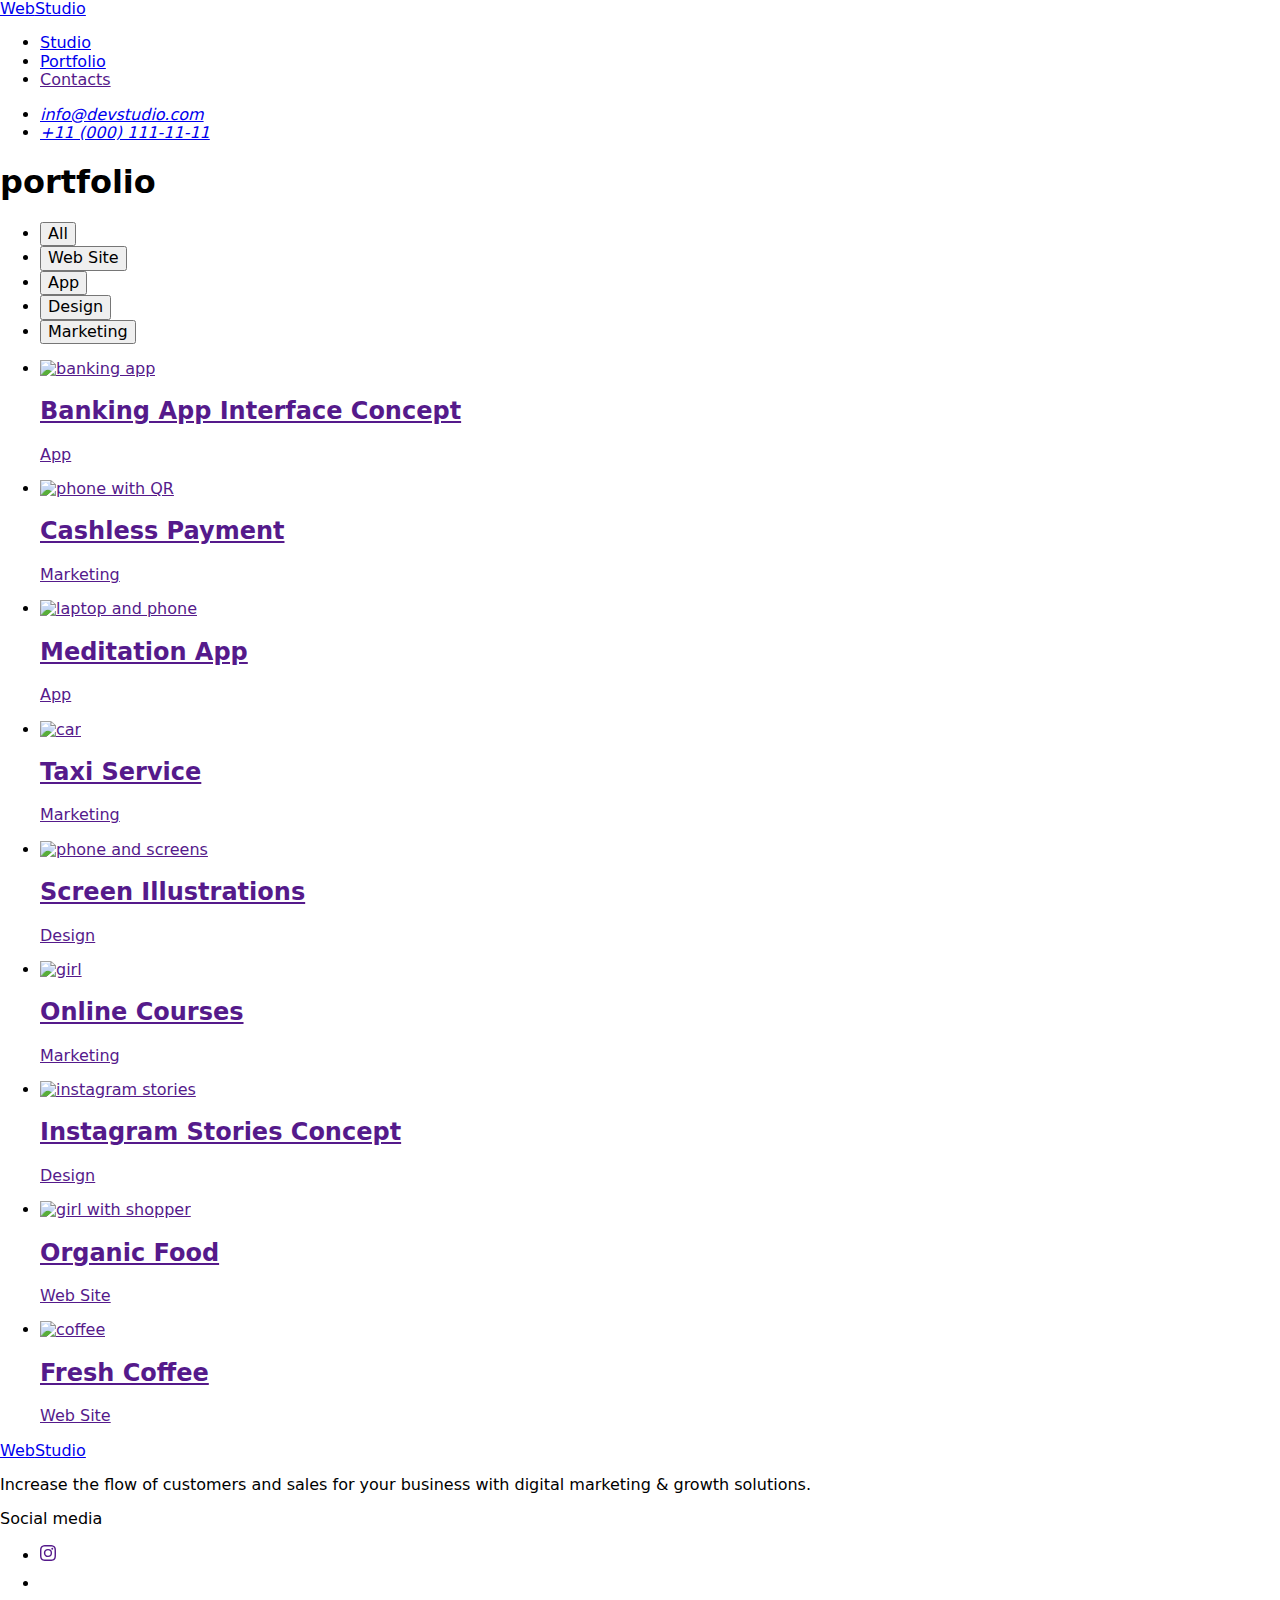
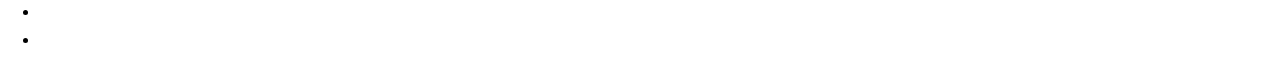
==== portfolio.html @ 3a1e7518 "aasd" ====
<!DOCTYPE html>
<html lang="en">
  <head>
    <meta charset="UTF-8" />
    <meta http-equiv="X-UA-Compatible" content="IE=edge" />
    <meta name="viewport" content="width=device-width, initial-scale=1.0" />
    <title>WebStudio</title>
    <link rel="preconnect" href="https://fonts.googleapis.com" />
    <link rel="preconnect" href="https://fonts.gstatic.com" crossorigin />
    <link
      href="https://fonts.googleapis.com/css2?family=Raleway:wght@800&family=Roboto:wght@400;500;700;900&display=swap"
      rel="stylesheet"
    />
    <link
      href="
https://cdn.jsdelivr.net/npm/modern-normalize@1.1.0/modern-normalize.min.css"
      rel="stylesheet"
    />
    <link rel="stylesheet" href="./style.css" />
  </head>
  <body>
    <header class="page-header">
      <div class="container header-container">
        <nav class="page-nav">
          <a class="logo link" href="./index.html"
            >Web<span class="light-them-part">Studio</span></a
          >
          <ul class="menu list">
            <li class="menu-item">
              <a class="menu-link link" href="./index.html">Studio</a>
            </li>
            <li class="menu-item">
              <a class="menu-link link" href="./portfolio.html">Portfolio</a>
            </li>
            <li class="menu-item">
              <a class="menu-link link" href="">Contacts</a>
            </li>
          </ul>
        </nav>
        <address class="contacts">
          <ul class="contacts-nav list">
            <li class="contacts-item">
              <a
                class="contact-link contact-link-mail link"
                href="mailto:info@devstudio.com"
                >info@devstudio.com</a
              >
            </li>
            <li class="contacts-item">
              <a class="contact-link link" href="tel:+110001111111"
                >+11 (000) 111-11-11</a
              >
            </li>
          </ul>
        </address>
      </div>
    </header>
    <main>
      <section class="section portfolio-section">
        <div class="container">
          <h1 class="visually-hidden">portfolio</h1>
          <ul class="list btn-list">
            <li>
              <button class="filter-btn" type="button">All</button>
            </li>
            <li>
              <button class="filter-btn" type="button">Web Site</button>
            </li>
            <li>
              <button class="filter-btn" type="button">App</button>
            </li>
            <li>
              <button class="filter-btn" type="button">Design</button>
            </li>
            <li>
              <button class="filter-btn" type="button">Marketing</button>
            </li>
          </ul>
          <ul class="list portfolio-list">
            <li class="list-card-item portfolio-item">
              <a class="link portfolio-link" href="">
                <img
                  class="image"
                  src="./banking-app.jpg"
                  alt="banking app"
                  width="360"
                />
                <div class="portfolio-card-content">
                  <h2 class="subtitle portfolio-subtitle">
                    Banking App Interface Concept
                  </h2>
                  <p class="text portfolio-text">App</p>
                </div>
              </a>
            </li>
            <li class="list-card-item portfolio-item">
              <a class="link portfolio-link" href="">
                <img
                  class="image"
                  src="./cashless-payment.jpg"
                  alt="phone with QR"
                  width="360"
                />
                <div class="portfolio-card-content">
                  <h2 class="subtitle portfolio-subtitle">Cashless Payment</h2>
                  <p class="text portfolio-text">Marketing</p>
                </div>
              </a>
            </li>
            <li class="list-card-item portfolio-item">
              <a class="link portfolio-link" href="">
                <img
                  class="image"
                  src="./meditation-app.jpg"
                  alt="laptop and phone"
                  width="360"
                />
                <div class="portfolio-card-content">
                  <h2 class="subtitle portfolio-subtitle">Meditation App</h2>
                  <p class="text portfolio-text">App</p>
                </div>
              </a>
            </li>
            <li class="list-card-item portfolio-item">
              <a class="link portfolio-link" href="">
                <img
                  class="image"
                  src="./taxi-service.jpg"
                  alt="car"
                  width="360"
                />
                <div class="portfolio-card-content">
                  <h2 class="subtitle portfolio-subtitle">Taxi Service</h2>
                  <p class="text portfolio-text">Marketing</p>
                </div>
              </a>
            </li>
            <li class="list-card-item portfolio-item">
              <a class="link portfolio-link" href="">
                <img
                  class="image"
                  src="./screen-illustrations.jpg"
                  alt="phone and screens"
                  width="360"
                />
                <div class="portfolio-card-content">
                  <h2 class="subtitle portfolio-subtitle">
                    Screen Illustrations
                  </h2>
                  <p class="text portfolio-text">Design</p>
                </div>
              </a>
            </li>
            <li class="list-card-item portfolio-item">
              <a class="link portfolio-link" href="">
                <img
                  class="image"
                  src="./online-courses.jpg"
                  alt="girl"
                  width="360"
                />
                <div class="portfolio-card-content">
                  <h2 class="subtitle portfolio-subtitle">Online Courses</h2>
                  <p class="text portfolio-text">Marketing</p>
                </div>
              </a>
            </li>
            <li class="list-card-item portfolio-item">
              <a class="link portfolio-link" href="">
                <img
                  class="image"
                  src="./instagram-stories-concept.jpg"
                  alt="instagram stories"
                  width="360"
                />
                <div class="portfolio-card-content">
                  <h2 class="subtitle portfolio-subtitle">
                    Instagram Stories Concept
                  </h2>
                  <p class="text portfolio-text">Design</p>
                </div>
              </a>
            </li>
            <li class="list-card-item portfolio-item">
              <a class="link portfolio-link" href="">
                <img
                  class="image"
                  src="./organic-food.jpg"
                  alt="girl with shopper"
                  width="360"
                />
                <div class="portfolio-card-content">
                  <h2 class="subtitle portfolio-subtitle">Organic Food</h2>
                  <p class="text portfolio-text">Web Site</p>
                </div>
              </a>
            </li>
            <li class="list-card-item portfolio-item">
              <a class="link portfolio-link" href="">
                <img
                  class="image"
                  src="./fresh-coffee.jpg"
                  alt="coffee"
                  width="360"
                />
                <div class="portfolio-card-content">
                  <h2 class="subtitle portfolio-subtitle">Fresh Coffee</h2>
                  <p class="text portfolio-text">Web Site</p>
                </div>
              </a>
            </li>
          </ul>
        </div>
      </section>
    </main>
    <footer class="footer">
      <div class="container footer-container">
        <div class="footer-desc">
          <a class="footer-logo logo link" href="./index.html"
            >Web<span class="dark-theme-part">Studio</span></a
          >
          <p class="text-footer">
            Increase the flow of customers and sales for your business with
            digital marketing & growth solutions.
          </p>
        </div>
        <div class="footer-social">
       <p class="footer-subtitle">Social media</p>
          <ul class="footer-social-list list">
            <li class="footer-social-item">
              <a
                class="footer-social-link link"
                href=""
                target="_blank"
                rel="noopener noreferrer">
                <svg xmlns="http://www.w3.org/2000/svg" width="16" height="16" fill="currentColor" class="bi bi-instagram" viewBox="0 0 16 16"> <path d="M8 0C5.829 0 5.556.01 4.703.048 3.85.088 3.269.222 2.76.42a3.917 3.917 0 0 0-1.417.923A3.927 3.927 0 0 0 .42 2.76C.222 3.268.087 3.85.048 4.7.01 5.555 0 5.827 0 8.001c0 2.172.01 2.444.048 3.297.04.852.174 1.433.372 1.942.205.526.478.972.923 1.417.444.445.89.719 1.416.923.51.198 1.09.333 1.942.372C5.555 15.99 5.827 16 8 16s2.444-.01 3.298-.048c.851-.04 1.434-.174 1.943-.372a3.916 3.916 0 0 0 1.416-.923c.445-.445.718-.891.923-1.417.197-.509.332-1.09.372-1.942C15.99 10.445 16 10.173 16 8s-.01-2.445-.048-3.299c-.04-.851-.175-1.433-.372-1.941a3.926 3.926 0 0 0-.923-1.417A3.911 3.911 0 0 0 13.24.42c-.51-.198-1.092-.333-1.943-.372C10.443.01 10.172 0 7.998 0h.003zm-.717 1.442h.718c2.136 0 2.389.007 3.232.046.78.035 1.204.166 1.486.275.373.145.64.319.92.599.28.28.453.546.598.92.11.281.24.705.275 1.485.039.843.047 1.096.047 3.231s-.008 2.389-.047 3.232c-.035.78-.166 1.203-.275 1.485a2.47 2.47 0 0 1-.599.919c-.28.28-.546.453-.92.598-.28.11-.704.24-1.485.276-.843.038-1.096.047-3.232.047s-2.39-.009-3.233-.047c-.78-.036-1.203-.166-1.485-.276a2.478 2.478 0 0 1-.92-.598 2.48 2.48 0 0 1-.6-.92c-.109-.281-.24-.705-.275-1.485-.038-.843-.046-1.096-.046-3.233 0-2.136.008-2.388.046-3.231.036-.78.166-1.204.276-1.486.145-.373.319-.64.599-.92.28-.28.546-.453.92-.598.282-.11.705-.24 1.485-.276.738-.034 1.024-.044 2.515-.045v.002zm4.988 1.328a.96.96 0 1 0 0 1.92.96.96 0 0 0 0-1.92zm-4.27 1.122a4.109 4.109 0 1 0 0 8.217 4.109 4.109 0 0 0 0-8.217zm0 1.441a2.667 2.667 0 1 1 0 5.334 2.667 2.667 0 0 1 0-5.334z"/> </svg>
                </svg>
              </a>
            </li>
            <li class="footer-social-item">
              <a
                class="footer-social-link link"
                href=""
                target="_blank"
                rel="noopener noreferrer"
              >
                <svg class="footer-social-icon" width="24" height="24">
                  <use href="./images/icons.svg#twitter"></use>
                </svg>
              </a>
            </li>
            <li class="footer-social-item">
              <a
                class="footer-social-link link"
                href=""
                target="_blank"
                rel="noopener noreferrer"
              >
                <svg class="footer-social-icon" width="24" height="24">
                  <use href="./images/icons.svg#facebook"></use>
                </svg>
              </a>
            </li>
            <li class="footer-social-item">
              <a
                class="footer-social-link link"
                href=""
                target="_blank"
                rel="noopener noreferrer"
              >
                <svg class="footer-social-icon" width="24" height="24">
                  <use href="./images/icons.svg#linkedin"></use>
                </svg>
              </a>
            </li>
          </ul>
        </div>
      </div>
    </footer>
  </body>
</html>
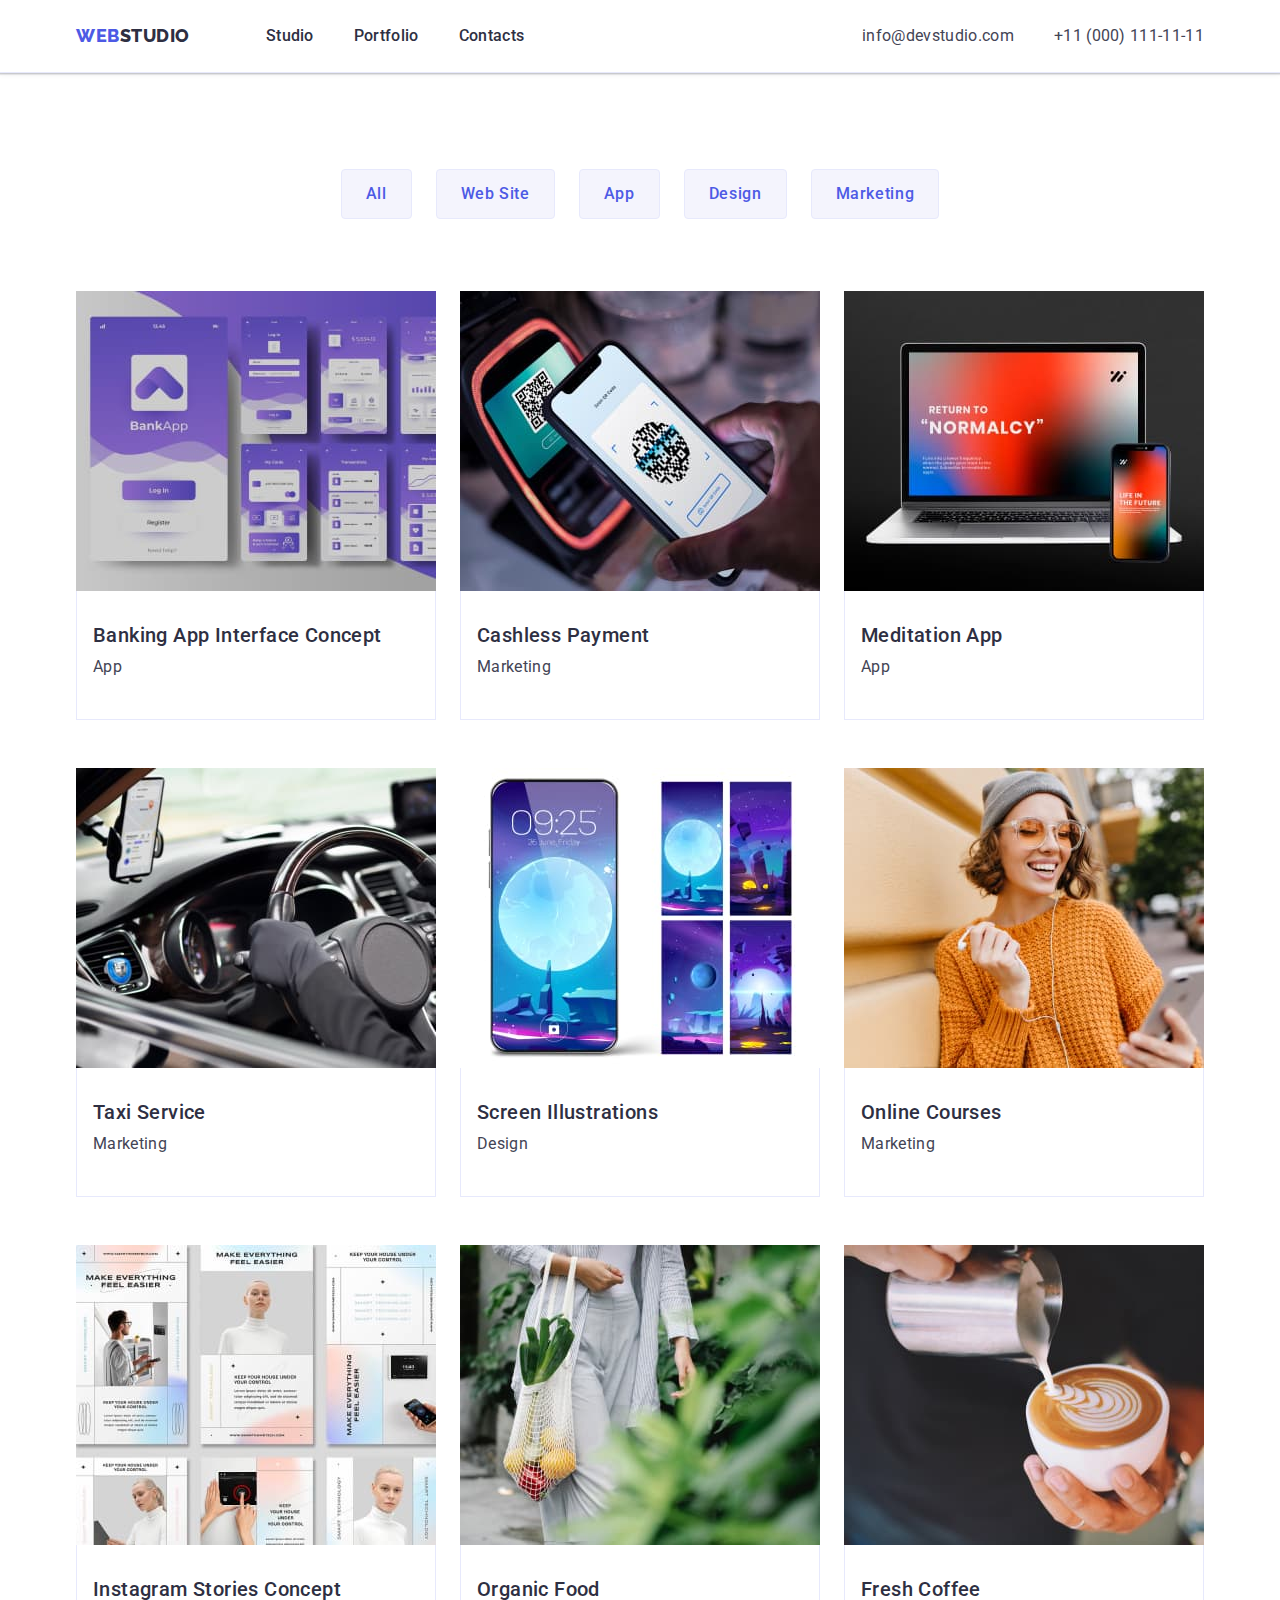
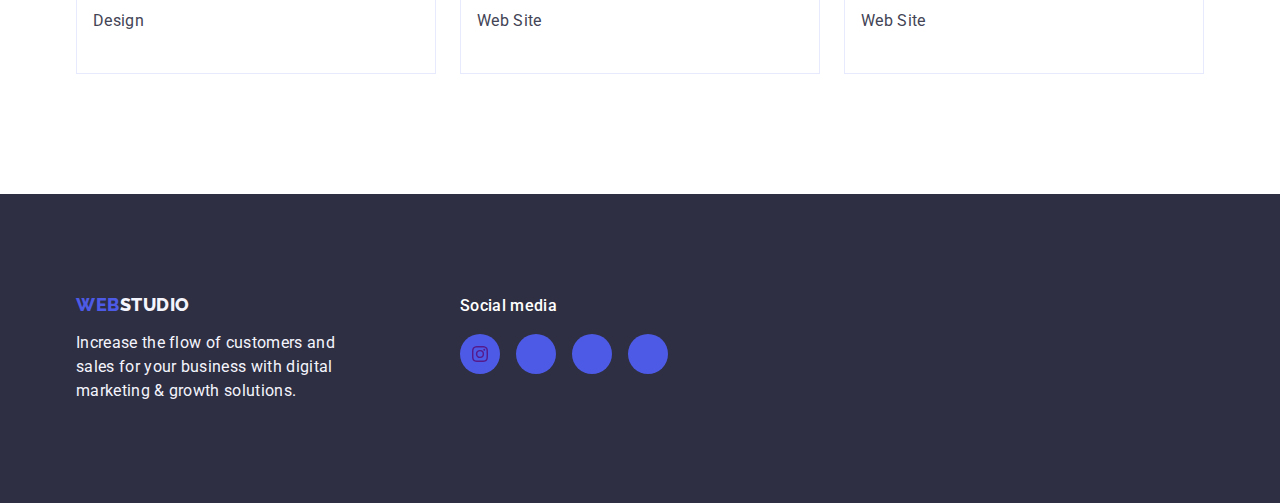
==== commit 44416fea: "asd" ====
--- a/portfolio.html
+++ b/portfolio.html
@@ -81,7 +81,7 @@
               <a class="link portfolio-link" href="">
                 <img
                   class="image"
-                  src="./banking-app.jpg"
+                  src="./images/banking-app.jpg"
                   alt="banking app"
                   width="360"
                 />
@@ -97,7 +97,7 @@
               <a class="link portfolio-link" href="">
                 <img
                   class="image"
-                  src="./cashless-payment.jpg"
+                  src="./images/cashless-payment.jpg"
                   alt="phone with QR"
                   width="360"
                 />
@@ -111,7 +111,7 @@
               <a class="link portfolio-link" href="">
                 <img
                   class="image"
-                  src="./meditation-app.jpg"
+                  src="./images/meditation-app.jpg"
                   alt="laptop and phone"
                   width="360"
                 />
@@ -125,7 +125,7 @@
               <a class="link portfolio-link" href="">
                 <img
                   class="image"
-                  src="./taxi-service.jpg"
+                  src="./images/taxi-service.jpg"
                   alt="car"
                   width="360"
                 />
@@ -139,7 +139,7 @@
               <a class="link portfolio-link" href="">
                 <img
                   class="image"
-                  src="./screen-illustrations.jpg"
+                  src="./images/screen-illustrations.jpg"
                   alt="phone and screens"
                   width="360"
                 />
@@ -155,7 +155,7 @@
               <a class="link portfolio-link" href="">
                 <img
                   class="image"
-                  src="./online-courses.jpg"
+                  src="./images/online-courses.jpg"
                   alt="girl"
                   width="360"
                 />
@@ -169,7 +169,7 @@
               <a class="link portfolio-link" href="">
                 <img
                   class="image"
-                  src="./instagram-stories-concept.jpg"
+                  src="./images/instagram-stories-concept.jpg"
                   alt="instagram stories"
                   width="360"
                 />
@@ -185,7 +185,7 @@
               <a class="link portfolio-link" href="">
                 <img
                   class="image"
-                  src="./organic-food.jpg"
+                  src="./images/organic-food.jpg"
                   alt="girl with shopper"
                   width="360"
                 />
@@ -199,7 +199,7 @@
               <a class="link portfolio-link" href="">
                 <img
                   class="image"
-                  src="./fresh-coffee.jpg"
+                  src="./images/fresh-coffee.jpg"
                   alt="coffee"
                   width="360"
                 />
@@ -234,6 +234,7 @@
                 target="_blank"
                 rel="noopener noreferrer">
                 <svg xmlns="http://www.w3.org/2000/svg" width="16" height="16" fill="currentColor" class="bi bi-instagram" viewBox="0 0 16 16"> <path d="M8 0C5.829 0 5.556.01 4.703.048 3.85.088 3.269.222 2.76.42a3.917 3.917 0 0 0-1.417.923A3.927 3.927 0 0 0 .42 2.76C.222 3.268.087 3.85.048 4.7.01 5.555 0 5.827 0 8.001c0 2.172.01 2.444.048 3.297.04.852.174 1.433.372 1.942.205.526.478.972.923 1.417.444.445.89.719 1.416.923.51.198 1.09.333 1.942.372C5.555 15.99 5.827 16 8 16s2.444-.01 3.298-.048c.851-.04 1.434-.174 1.943-.372a3.916 3.916 0 0 0 1.416-.923c.445-.445.718-.891.923-1.417.197-.509.332-1.09.372-1.942C15.99 10.445 16 10.173 16 8s-.01-2.445-.048-3.299c-.04-.851-.175-1.433-.372-1.941a3.926 3.926 0 0 0-.923-1.417A3.911 3.911 0 0 0 13.24.42c-.51-.198-1.092-.333-1.943-.372C10.443.01 10.172 0 7.998 0h.003zm-.717 1.442h.718c2.136 0 2.389.007 3.232.046.78.035 1.204.166 1.486.275.373.145.64.319.92.599.28.28.453.546.598.92.11.281.24.705.275 1.485.039.843.047 1.096.047 3.231s-.008 2.389-.047 3.232c-.035.78-.166 1.203-.275 1.485a2.47 2.47 0 0 1-.599.919c-.28.28-.546.453-.92.598-.28.11-.704.24-1.485.276-.843.038-1.096.047-3.232.047s-2.39-.009-3.233-.047c-.78-.036-1.203-.166-1.485-.276a2.478 2.478 0 0 1-.92-.598 2.48 2.48 0 0 1-.6-.92c-.109-.281-.24-.705-.275-1.485-.038-.843-.046-1.096-.046-3.233 0-2.136.008-2.388.046-3.231.036-.78.166-1.204.276-1.486.145-.373.319-.64.599-.92.28-.28.546-.453.92-.598.282-.11.705-.24 1.485-.276.738-.034 1.024-.044 2.515-.045v.002zm4.988 1.328a.96.96 0 1 0 0 1.92.96.96 0 0 0 0-1.92zm-4.27 1.122a4.109 4.109 0 1 0 0 8.217 4.109 4.109 0 0 0 0-8.217zm0 1.441a2.667 2.667 0 1 1 0 5.334 2.667 2.667 0 0 1 0-5.334z"/> </svg>
+                <use href="./images/icons.svg#instagram"></use>
                 </svg>
               </a>
             </li>
--- a/style.css
+++ b/style.css
@@ -0,0 +1,500 @@
+:root {
+	--primary-txt-color: #434455;
+	--secondary-txt-color: #2e2f42;
+	--white-txt-color: #ffffff;
+	--txt-color-dark-theme: #f4f4fd;
+	--logo-txt-color: #4d5ae5;
+	--active-color: #404bbf;
+	--light-bg-color: #f4f4fd;
+	--dark-bg-color: #2e2f42;
+	--card-bg-color: #ffffff;
+	--cta-color: #4d5ae5;
+	--customer-icon-color: #8e8f99;
+	--footer-active-color: #31d0aa;
+  }
+  .list {
+	list-style: none;
+	padding: 0;
+	margin: 0;
+  }
+  
+  h1,
+  h2,
+  h3,
+  h4,
+  h5,
+  h6,
+  p {
+	margin: 0;
+  }
+  
+  img {
+	display: block;
+  }
+  .link {
+	text-decoration: none;
+  }
+  
+  body {
+	font-family: "Roboto", sans-serif;
+	color: #434455;
+	background-color: var(--card-bg-color);
+  }
+  
+  .container {
+	width: 1158px;
+	margin: 0 auto;
+	padding: 0 15px;
+  } 
+  .page-header {
+	border-bottom: 1px solid #e7e9fc;
+	box-shadow: 0px 2px 1px rgba(46, 47, 66, 0.08),
+	  0px 1px 1px rgba(46, 47, 66, 0.16), 0px 1px 6px rgba(46, 47, 66, 0.08);
+  }
+  
+  .header-container {
+	display: flex;
+  }
+  .page-nav {
+	display: flex;
+	margin-right: auto;
+	align-items: center;
+  }
+  .logo {
+	margin-right: 76px;
+	font-family: "Raleway", sans-serif;
+	font-weight: 800;
+	font-size: 18px;
+	line-height: 1.17;
+	letter-spacing: 0.03em;
+	text-transform: uppercase;
+	color: var(--logo-txt-color);
+  }
+  .light-them-part {
+	color: var(--secondary-txt-color);
+  }
+  .dark-theme-part {
+	color: var(--txt-color-dark-theme);
+  }
+  
+  .menu {
+	display: flex;
+  }
+  
+  .menu-item {
+	margin-right: 40px;
+  }
+  
+  .menu-item:last-child {
+	margin-right: 0;
+  }
+  
+  .menu-link {
+	display: block;
+	padding-top: 24px;
+	padding-bottom: 24px;
+  
+	font-weight: 500;
+	font-size: 16px;
+	line-height: 1.5;
+	letter-spacing: 0.02em;
+	color: var(--secondary-txt-color);
+  }
+  
+  .menu-link:hover,
+  .menu-link:focus {
+	color: var(--active-color);
+  }
+  .contacts {
+	display: flex;
+  
+	font-style: normal;
+  }
+  
+  .contacts-nav {
+	display: flex;
+	gap: 40px;
+  }
+  
+  .contact-link {
+	display: block;
+	padding-top: 24px;
+	padding-bottom: 24px;
+  
+	font-size: 16px;
+	line-height: 1.5;
+	letter-spacing: 0.02em;
+	color: var(--primary-txt-color);
+  }
+  
+  .contact-link:hover,
+  .contact-link:focus {
+	color: var(--active-color);
+  }
+  .main-title {
+	display: block;
+	margin-bottom: 48px;
+	margin-right: auto;
+	margin-left: auto;
+	max-width: 496px;
+  
+	font-weight: 700;
+	font-size: 56px;
+	line-height: 1.07;
+	letter-spacing: 0.02em;
+	color: var(--white-txt-color);
+	text-align: center;
+  }
+  
+  .hero {
+	padding: 188px 0;
+	margin-left: auto;
+	margin-right: auto;
+	max-width: 1440px;
+  
+	background-color: var(--dark-bg-color);
+	background-image: linear-gradient(
+		rgba(46, 47, 66, 0.7),
+		rgba(46, 47, 66, 0.7)
+	  ),
+	  url(../images/hero.jpg);
+	background-repeat: no-repeat;
+	background-position: center;
+	background-size: cover;
+  }
+  .icon {
+	display: inline-block;
+	width: 1em;
+	height: 1em;
+	stroke-width: 0;
+	stroke: currentColor;
+	fill: currentColor;
+  }
+  
+  .order-serv-btn {
+	display: block;
+	min-width: 169px;
+	height: 56px;
+	padding: 16px 32px;
+	margin: 0 auto;
+  
+	font-family: "Roboto", sans-serif;
+	font-weight: 500;
+	font-size: 16px;
+	line-height: 1.5;
+	letter-spacing: 0.04em;
+	color: var(--white-txt-color);
+  
+	background: var(--cta-color);
+	box-shadow: 0px 4px 4px rgba(0, 0, 0, 0.15);
+	border: none;
+	border-radius: 4px;
+	cursor: pointer;
+  }
+  
+  .order-serv-btn:hover,
+  .order-serv-btn:focus {
+	background: var(--active-color);
+	box-shadow: 0px 4px 4px rgba(0, 0, 0, 0.15);
+	border-radius: 4px;
+  }
+  
+  .filter-btn {
+	font-family: "Roboto", sans-serif;
+	font-weight: 500;
+	font-size: 16px;
+	line-height: 1.5;
+	letter-spacing: 0.04em;
+	color: var(--cta-color);
+	background-color: var(--light-bg-color);
+	cursor: pointer;
+	border: 1px solid #e7e9fc;
+	border-radius: 4px;
+	padding: 12px 24px;
+  }
+  
+  .section {
+	padding: 120px 0;
+  }
+  
+  .about {
+	padding-top: 0;
+  }
+  
+  .advantages-list {
+	display: flex;
+	gap: 24px;
+  }
+  .advantages-list-item {
+	width: calc((100%-24px * 3) / 4);
+  }
+  
+  .advantages-icon-cont {
+	display: flex;
+	justify-content: center;
+	align-items: center;
+	height: 112px;
+	margin-bottom: 8px;
+  
+	background-color: var(--light-bg-color);
+	border-radius: 4px;
+  }
+  
+  .filter-btn:hover,
+  .filter-btn:focus {
+	color: var(--white-txt-color);
+	background-color: var(--active-color);
+	border: 1px solid transparent;
+	box-shadow: 0px 2px 2px 0px rgba(0, 0, 0, 0.12),
+	  0px 2px 1px 0px rgba(0, 0, 0, 0.08), 0px 3px 1px 0px rgba(0, 0, 0, 0.1);
+  }
+  
+  .title {
+	margin-bottom: 72px;
+  
+	font-weight: 700;
+	font-size: 36px;
+	line-height: 1.1;
+	letter-spacing: 0.02em;
+	text-transform: capitalize;
+	color: var(--secondary-txt-color);
+	text-align: center;
+  }
+  
+  .visually-hidden {
+	position: absolute;
+	width: 1px;
+	height: 1px;
+	overflow: hidden;
+	border: 0;
+	padding: 0;
+	clip: rect(0 0 0 0);
+	clip-path: inset(50%);
+	margin: -1px;
+  }
+  
+  .subtitle {
+	margin-bottom: 8px;
+  
+	font-weight: 500;
+	font-size: 20px;
+	line-height: 1.2;
+	letter-spacing: 0.02em;
+	color: var(--secondary-txt-color);
+  }
+  
+  .about-list,
+  .team-list {
+	display: flex;
+	gap: 24px;
+  }
+  
+  .team {
+	background-color: var(--light-bg-color);
+  }
+  
+  .list-card-item {
+	background-color: var(--card-bg-color);
+	border-radius: 0px 0px 4px 4px;
+  }
+  
+  .team-card-item {
+	box-shadow: 0px 2px 1px 0px rgba(46, 47, 66, 0.08),
+	  0px 1px 1px 0px rgba(46, 47, 66, 0.16),
+	  0px 1px 6px 0px rgba(46, 47, 66, 0.08);
+  }
+  
+  .card-content {
+	padding: 32px 0;
+  }
+  .team-subtitle,
+  .team-text {
+	text-align: center;
+  }
+  
+  .text {
+	margin-bottom: 8px;
+  
+	font-size: 16px;
+	line-height: 1.5;
+	letter-spacing: 0.02em;
+	color: var(--primary-txt-color);
+  }
+  
+  .social-list {
+	display: flex;
+	gap: 24px;
+	justify-content: center;
+  }
+  
+  .social-item {
+	width: 40px;
+	height: 40px;
+  }
+  
+  .social-link {
+	display: flex;
+	justify-content: center;
+	align-items: center;
+  
+	width: 100%;
+	height: 100%;
+	background-color: var(--cta-color);
+	border-radius: 50%;
+  }
+  
+  .social-link:hover,
+  .social-link:focus {
+	background-color: var(--active-color);
+  }
+  
+  .social-icon {
+	fill: var(--txt-color-dark-theme);
+  }
+  
+  .customers-list {
+	display: flex;
+	gap: 24px;
+	justify-content: center;
+	align-items: center;
+  }
+  
+  .customer-item {
+	width: calc((100%-120px) / 6);
+	height: 88px;
+  }
+  
+  .customer-link {
+	display: flex;
+	justify-content: center;
+	align-items: center;
+	width: 100%;
+	height: 100%;
+  
+	color: var(--customer-icon-color);
+  
+	border: 1px solid var(--customer-icon-color);
+	border-radius: 4px;
+  }
+  
+  .customer-icon {
+	fill: currentColor;
+  }
+  
+  .customer-link:hover,
+  .customer-link:focus {
+	border-color: var(--active-color);
+	color: var(--active-color);
+  }
+  
+  .customer-item:hover {
+	border: 1px solid var(--active-color);
+  }
+  
+  .btn-list {
+	display: flex;
+	gap: 24px;
+	margin-bottom: 72px;
+	justify-content: center;
+  }
+  
+  .portfolio-section {
+	padding-top: 96px;
+  }
+  
+  .portfolio-list {
+	display: flex;
+	flex-wrap: wrap;
+	gap: 48px 24px;
+  }
+  
+  .portfolio-link {
+	display: block;
+  }
+  
+  .portfolio-link:hover,
+  .portfolio-link:focus {
+	box-shadow: 0px 2px 1px 0px rgba(46, 47, 66, 0.08),
+	  0px 1px 1px 0px rgba(46, 47, 66, 0.16),
+	  0px 1px 6px 0px rgba(46, 47, 66, 0.08);
+  }
+  
+  .portfolio-card-content {
+	padding: 32px 16px;
+  
+	border: 1px solid #e7e9fc;
+	border-top: none;
+  }
+  
+  .footer {
+	padding: 100px 0;
+  }
+  
+  .footer-container {
+	display: flex;
+	align-items: baseline;
+  }
+  
+  .text-footer {
+	max-width: 264px;
+  
+	font-size: 16px;
+	line-height: 1.5;
+	letter-spacing: 0.02em;
+  
+	color: var(--txt-color-dark-theme);
+  }
+  
+  .footer {
+	background-color: var(--dark-bg-color);
+  }
+  
+  .footer-logo {
+	display: inline-block;
+	padding: 0;
+	margin-bottom: 16px;
+  }
+  
+  .footer-desc {
+	margin-right: 120px;
+  }
+  
+  .footer-subtitle {
+	margin-bottom: 16px;
+  
+	font-weight: 500;
+	font-size: 16px;
+	line-height: 1.5;
+	letter-spacing: 0.02em;
+	color: var(--white-txt-color);
+  }
+  
+  .footer-social-list {
+	display: flex;
+	gap: 16px;
+  }
+  
+  .footer-social-item {
+	width: 40px;
+	height: 40px;
+  }
+  
+  .footer-social-link {
+	display: flex;
+	justify-content: center;
+	align-items: center;
+  
+	width: 100%;
+	height: 100%;
+	background-color: var(--cta-color);
+	border-radius: 50%;
+  }
+  
+  .footer-social-link:hover,
+  .footer-social-link:focus {
+	background-color: var(--footer-active-color);
+  }
+  
+  .footer-social-icon {
+	fill: var(--txt-color-dark-theme);
+  }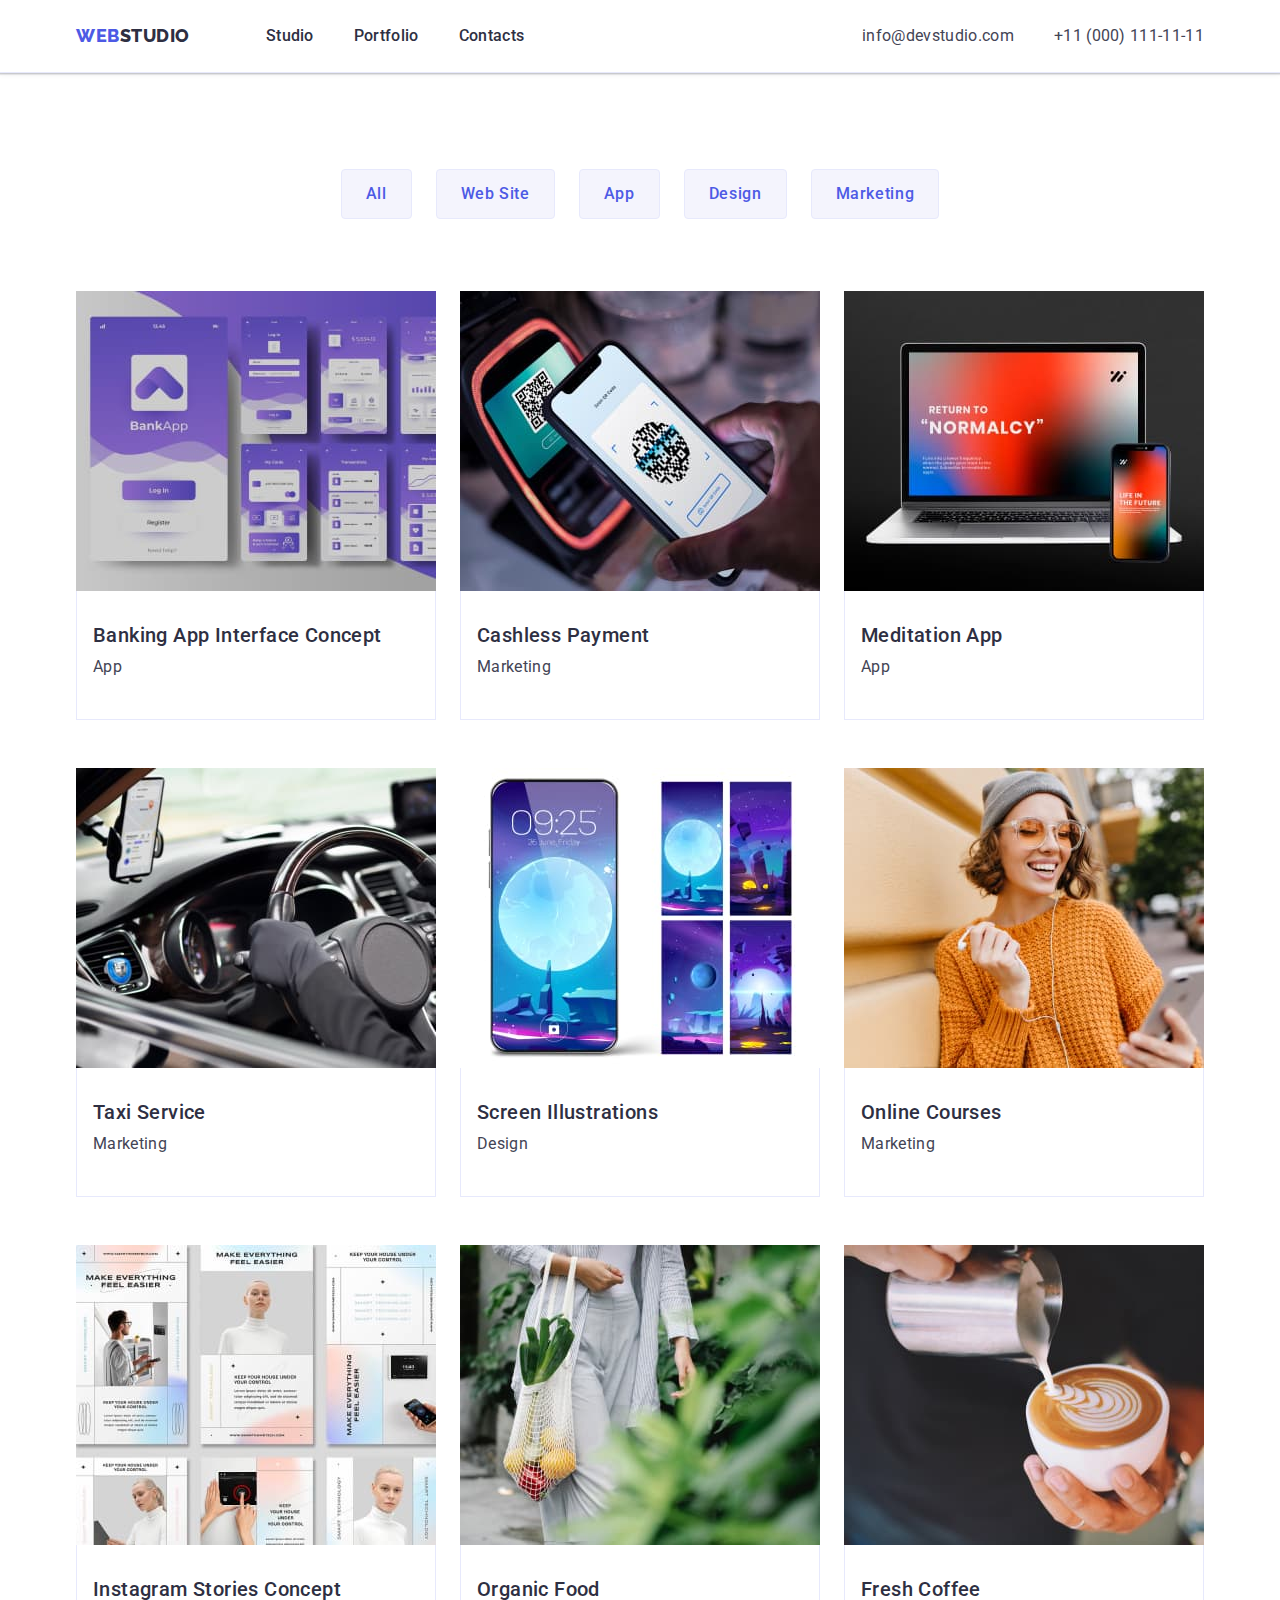
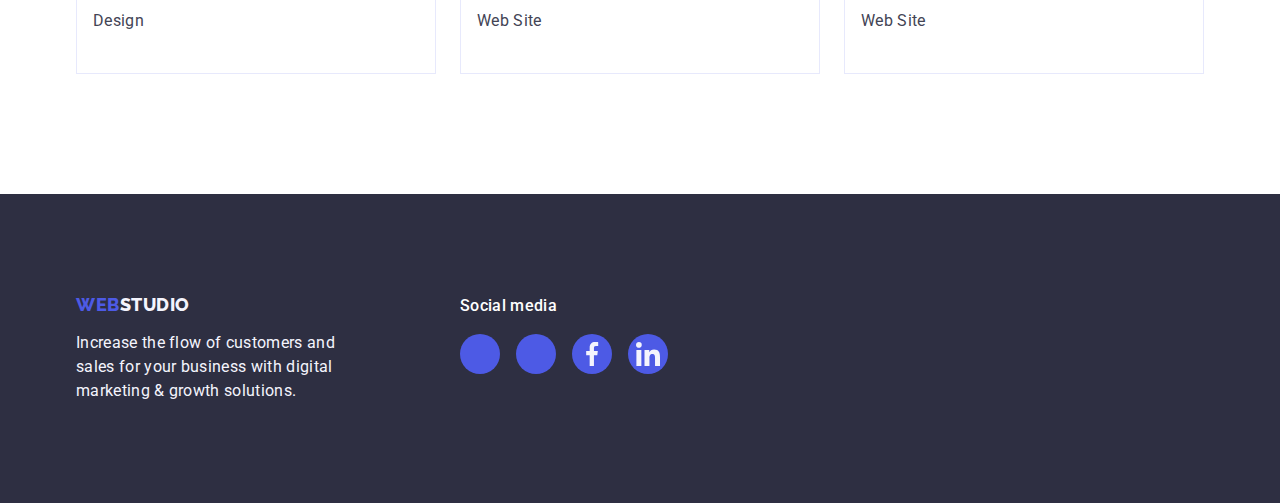
==== commit 29e9cdc2: "asd" ====
--- a/portfolio.html
+++ b/portfolio.html
@@ -17,6 +17,7 @@
       rel="stylesheet"
     />
     <link rel="stylesheet" href="./style.css" />
+    <link rel="stylesheet" href="./images/icons.svg">
   </head>
   <body>
     <header class="page-header">
@@ -233,9 +234,10 @@
                 href=""
                 target="_blank"
                 rel="noopener noreferrer">
-                <svg xmlns="http://www.w3.org/2000/svg" width="16" height="16" fill="currentColor" class="bi bi-instagram" viewBox="0 0 16 16"> <path d="M8 0C5.829 0 5.556.01 4.703.048 3.85.088 3.269.222 2.76.42a3.917 3.917 0 0 0-1.417.923A3.927 3.927 0 0 0 .42 2.76C.222 3.268.087 3.85.048 4.7.01 5.555 0 5.827 0 8.001c0 2.172.01 2.444.048 3.297.04.852.174 1.433.372 1.942.205.526.478.972.923 1.417.444.445.89.719 1.416.923.51.198 1.09.333 1.942.372C5.555 15.99 5.827 16 8 16s2.444-.01 3.298-.048c.851-.04 1.434-.174 1.943-.372a3.916 3.916 0 0 0 1.416-.923c.445-.445.718-.891.923-1.417.197-.509.332-1.09.372-1.942C15.99 10.445 16 10.173 16 8s-.01-2.445-.048-3.299c-.04-.851-.175-1.433-.372-1.941a3.926 3.926 0 0 0-.923-1.417A3.911 3.911 0 0 0 13.24.42c-.51-.198-1.092-.333-1.943-.372C10.443.01 10.172 0 7.998 0h.003zm-.717 1.442h.718c2.136 0 2.389.007 3.232.046.78.035 1.204.166 1.486.275.373.145.64.319.92.599.28.28.453.546.598.92.11.281.24.705.275 1.485.039.843.047 1.096.047 3.231s-.008 2.389-.047 3.232c-.035.78-.166 1.203-.275 1.485a2.47 2.47 0 0 1-.599.919c-.28.28-.546.453-.92.598-.28.11-.704.24-1.485.276-.843.038-1.096.047-3.232.047s-2.39-.009-3.233-.047c-.78-.036-1.203-.166-1.485-.276a2.478 2.478 0 0 1-.92-.598 2.48 2.48 0 0 1-.6-.92c-.109-.281-.24-.705-.275-1.485-.038-.843-.046-1.096-.046-3.233 0-2.136.008-2.388.046-3.231.036-.78.166-1.204.276-1.486.145-.373.319-.64.599-.92.28-.28.546-.453.92-.598.282-.11.705-.24 1.485-.276.738-.034 1.024-.044 2.515-.045v.002zm4.988 1.328a.96.96 0 1 0 0 1.92.96.96 0 0 0 0-1.92zm-4.27 1.122a4.109 4.109 0 1 0 0 8.217 4.109 4.109 0 0 0 0-8.217zm0 1.441a2.667 2.667 0 1 1 0 5.334 2.667 2.667 0 0 1 0-5.334z"/> </svg>
-                <use href="./images/icons.svg#instagram"></use>
-                </svg>
+                
+               <svg viewBox="0 0 32 32">
+                  <use xlink:href="#icon-instagram"></use>
+               </svg>
               </a>
             </li>
             <li class="footer-social-item">
@@ -246,7 +248,7 @@
                 rel="noopener noreferrer"
               >
                 <svg class="footer-social-icon" width="24" height="24">
-                  <use href="./images/icons.svg#twitter"></use>
+                  <use href="./images/icons.svg#icon-facebook"></use>
                 </svg>
               </a>
             </li>
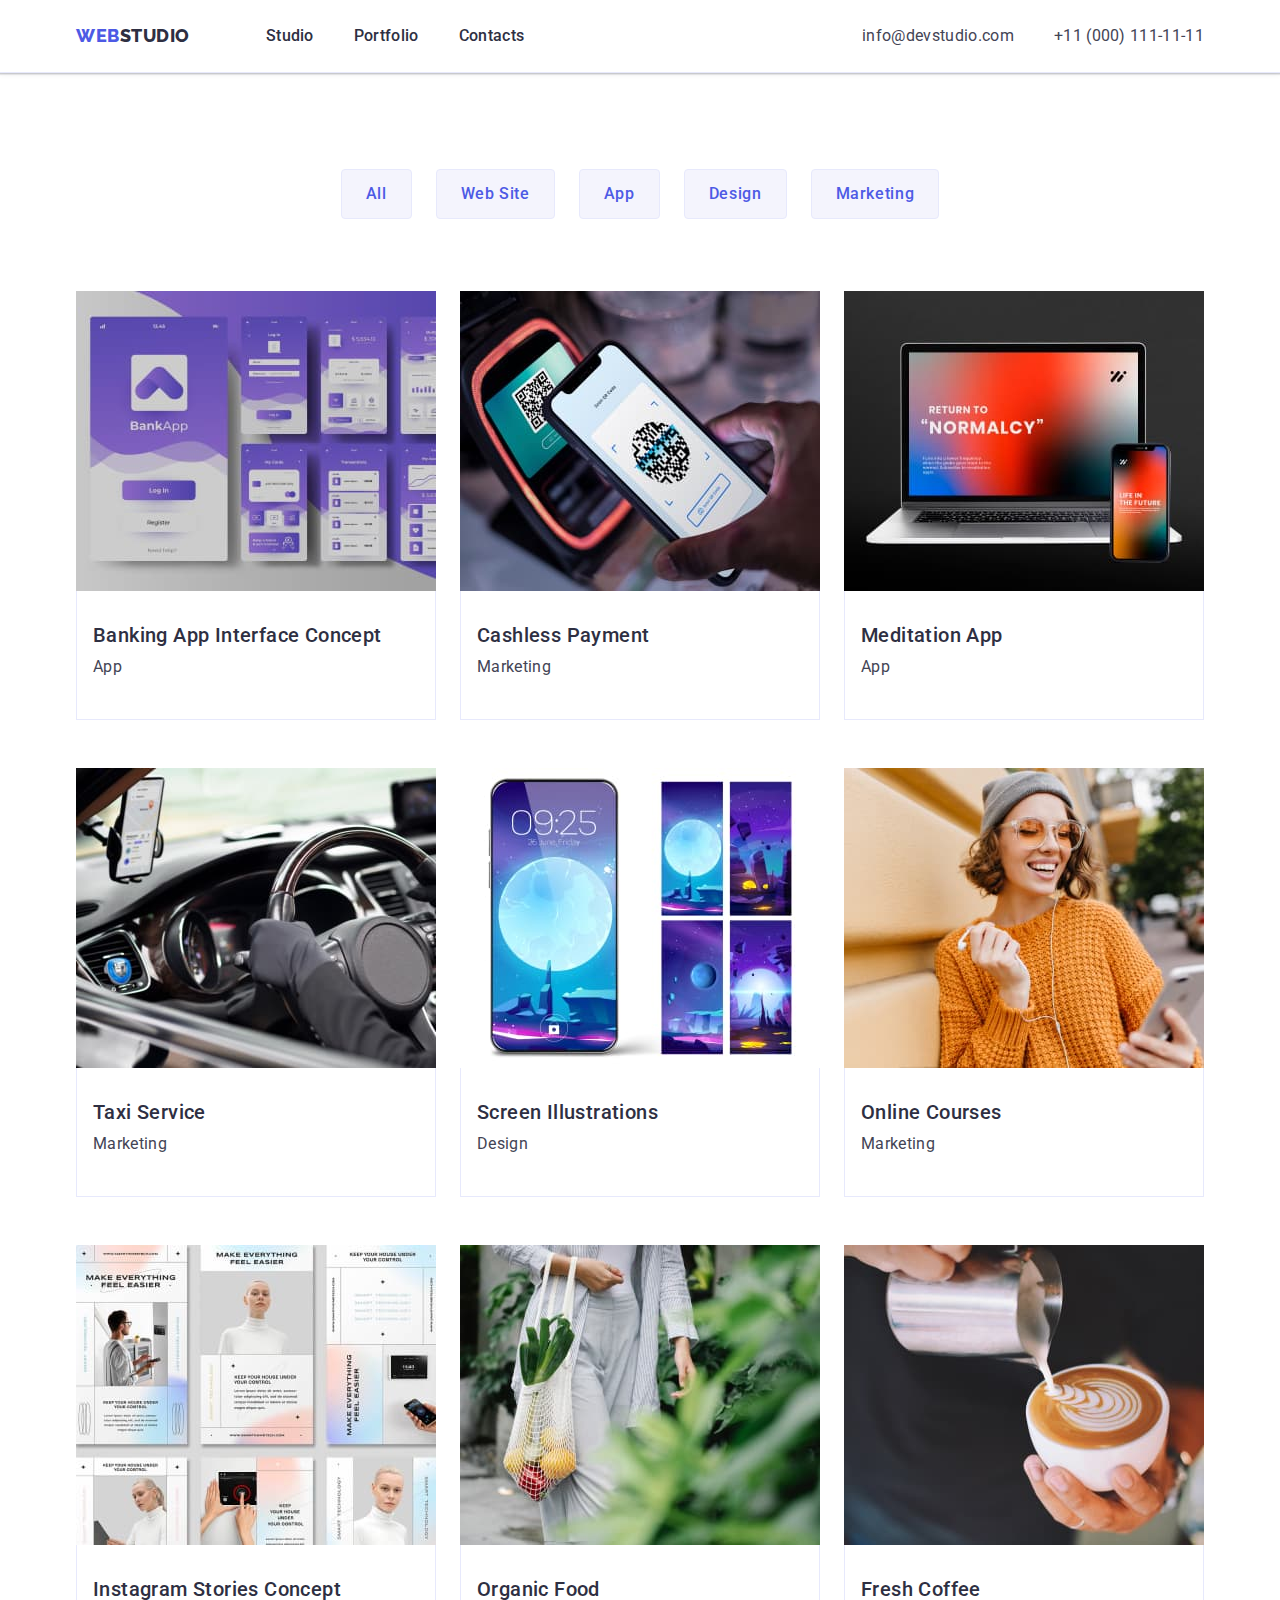
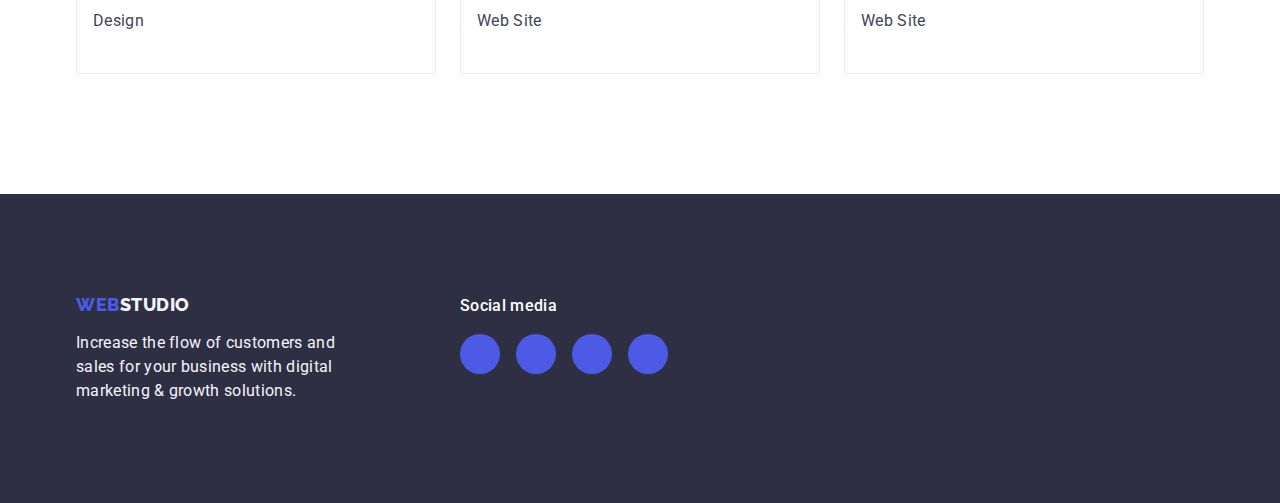
==== commit 55a63303: "asd" ====
--- a/portfolio.html
+++ b/portfolio.html
@@ -17,9 +17,9 @@
       rel="stylesheet"
     />
     <link rel="stylesheet" href="./style.css" />
-    <link rel="stylesheet" href="./images/icons.svg">
   </head>
   <body>
+    <!-- Heder -->
     <header class="page-header">
       <div class="container header-container">
         <nav class="page-nav">
@@ -233,22 +233,22 @@
                 class="footer-social-link link"
                 href=""
                 target="_blank"
-                rel="noopener noreferrer">
-                
-               <svg viewBox="0 0 32 32">
-                  <use xlink:href="#icon-instagram"></use>
-               </svg>
-              </a>
-            </li>
-            <li class="footer-social-item">
-              <a
-                class="footer-social-link link"
-                href=""
-                target="_blank"
-                rel="noopener noreferrer"
-              >
-                <svg class="footer-social-icon" width="24" height="24">
-                  <use href="./images/icons.svg#icon-facebook"></use>
+                rel="noopener noreferrer"
+              >
+                <svg class="footer-social-icon" width="24" height="24">
+                  <use href="./images/icons.svg#instagram"></use>
+                </svg>
+              </a>
+            </li>
+            <li class="footer-social-item">
+              <a
+                class="footer-social-link link"
+                href=""
+                target="_blank"
+                rel="noopener noreferrer"
+              >
+                <svg class="footer-social-icon" width="24" height="24">
+                  <use href="./images/icons.svg#twitter"></use>
                 </svg>
               </a>
             </li>
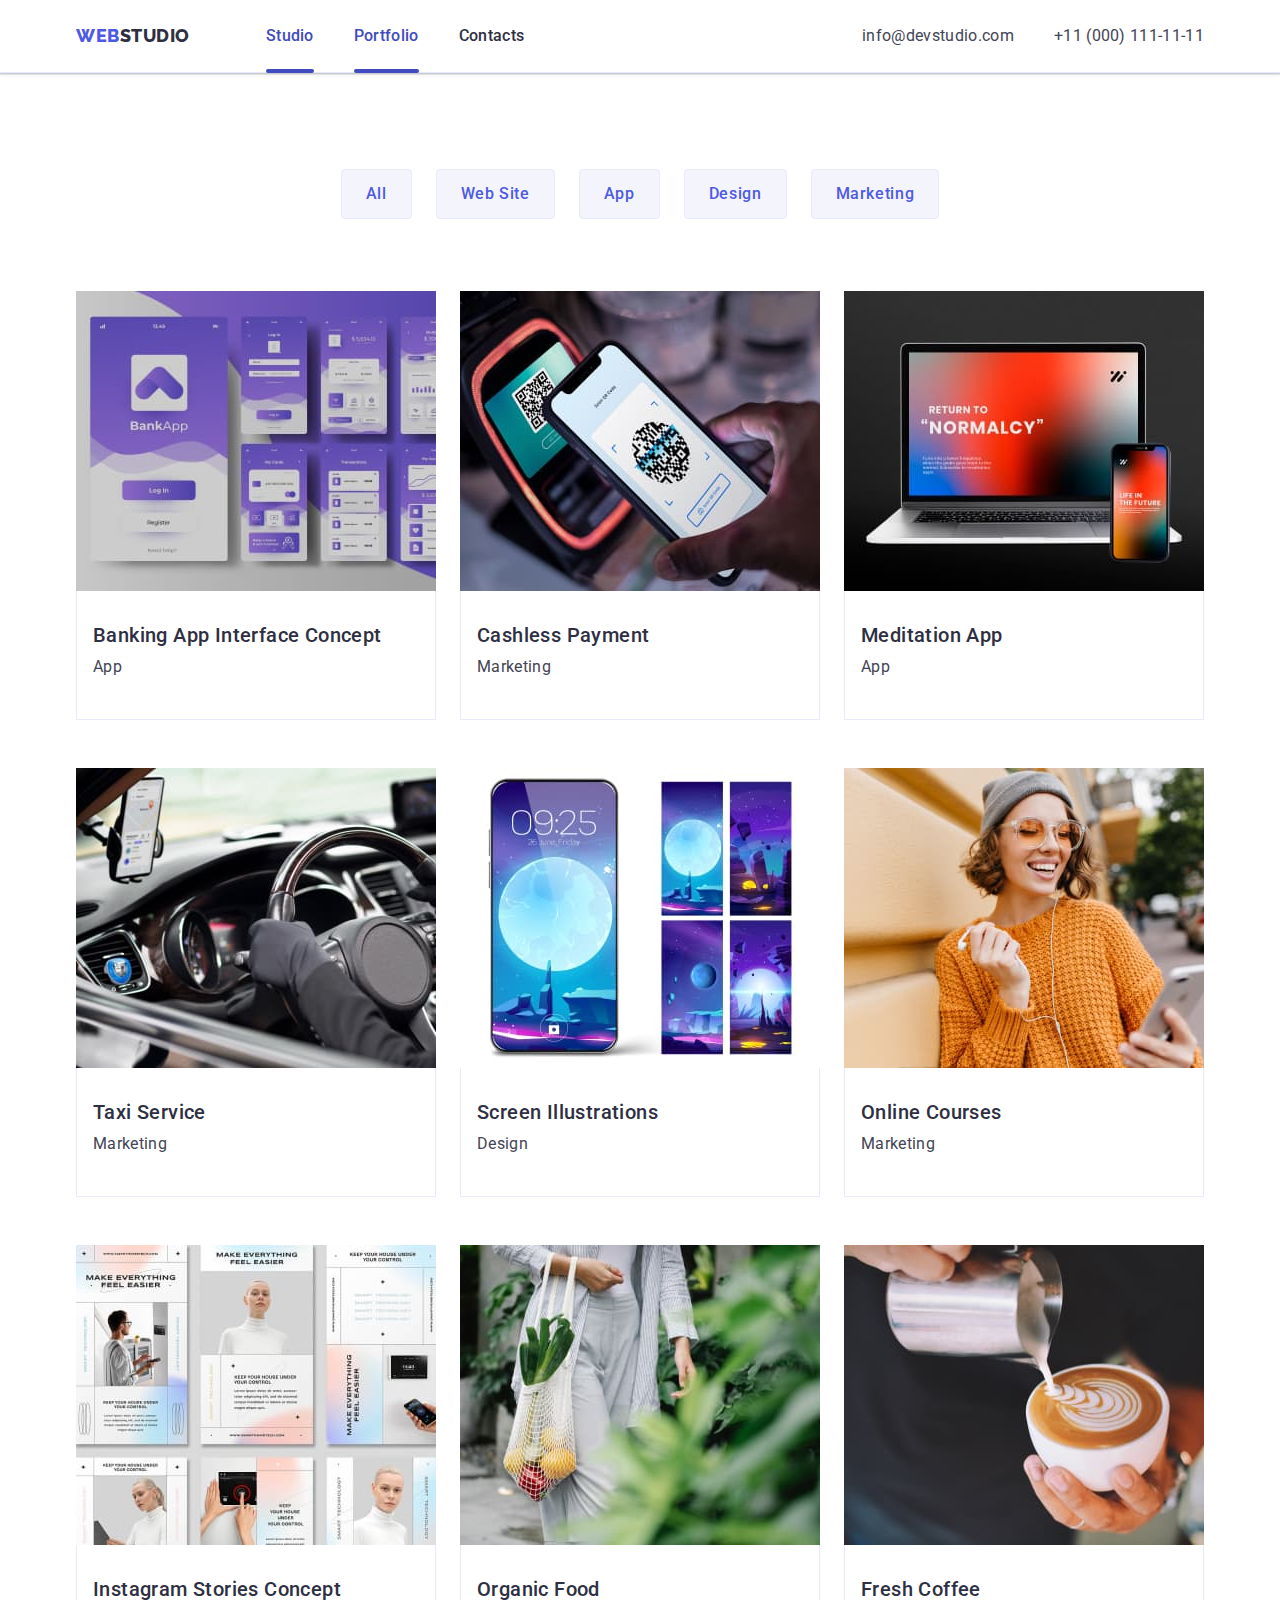
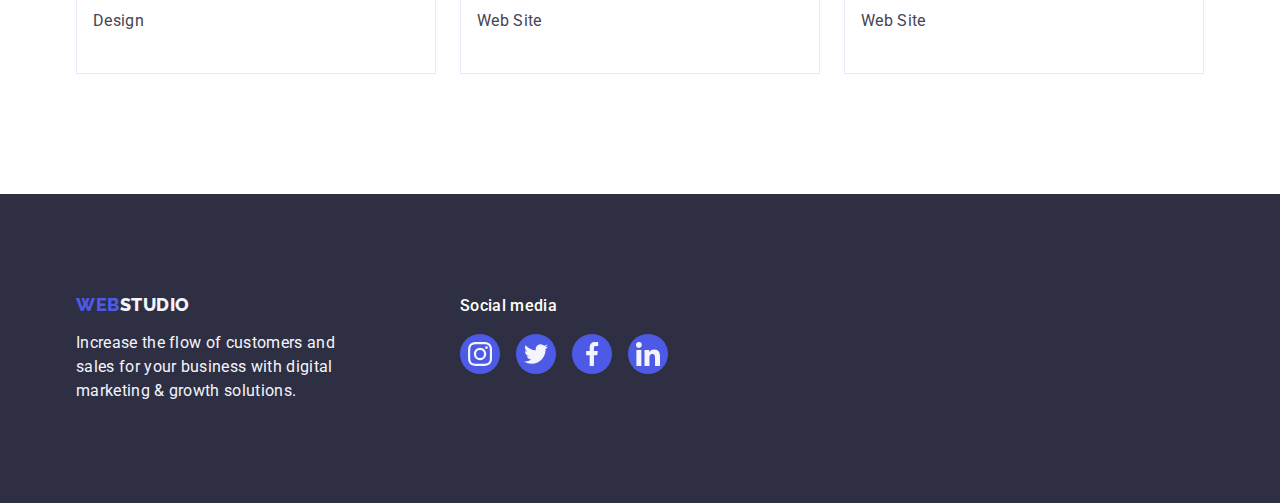
==== commit d6bb04bf: "фыв" ====
--- a/portfolio.html
+++ b/portfolio.html
@@ -28,10 +28,12 @@
           >
           <ul class="menu list">
             <li class="menu-item">
-              <a class="menu-link link" href="./index.html">Studio</a>
+              <a class="menu-link link active" href="./index.html">Studio</a>
             </li>
             <li class="menu-item">
-              <a class="menu-link link" href="./portfolio.html">Portfolio</a>
+              <a class="menu-link link active" href="./portfolio.html"
+                >Portfolio</a
+              >
             </li>
             <li class="menu-item">
               <a class="menu-link link" href="">Contacts</a>
@@ -42,7 +44,7 @@
           <ul class="contacts-nav list">
             <li class="contacts-item">
               <a
-                class="contact-link contact-link-mail link"
+                class="contact-link link"
                 href="mailto:info@devstudio.com"
                 >info@devstudio.com</a
               >
@@ -80,12 +82,19 @@
           <ul class="list portfolio-list">
             <li class="list-card-item portfolio-item">
               <a class="link portfolio-link" href="">
-                <img
+                  <div class="portfolio-thumb">
+                    <img
                   class="image"
                   src="./images/banking-app.jpg"
                   alt="banking app"
                   width="360"
                 />
+                  <p class="overlay">
+                    14 Stylish and User-Friendly App Design Concepts · Task
+                    Manager App · Calorie Tracker App · Exotic Fruit Ecommerce
+                    App · Cloud Storage App
+                  </p>
+                  </div>
                 <div class="portfolio-card-content">
                   <h2 class="subtitle portfolio-subtitle">
                     Banking App Interface Concept
@@ -96,12 +105,19 @@
             </li>
             <li class="list-card-item portfolio-item">
               <a class="link portfolio-link" href="">
-                <img
+                <div class="portfolio-thumb">
+                  <img
                   class="image"
                   src="./images/cashless-payment.jpg"
                   alt="phone with QR"
                   width="360"
                 />
+                  <p class="overlay">
+                    14 Stylish and User-Friendly App Design Concepts · Task
+                    Manager App · Calorie Tracker App · Exotic Fruit Ecommerce
+                    App · Cloud Storage App
+                  </p>
+                </div>
                 <div class="portfolio-card-content">
                   <h2 class="subtitle portfolio-subtitle">Cashless Payment</h2>
                   <p class="text portfolio-text">Marketing</p>
@@ -110,12 +126,19 @@
             </li>
             <li class="list-card-item portfolio-item">
               <a class="link portfolio-link" href="">
+              <div class="portfolio-thumb">
                 <img
                   class="image"
                   src="./images/meditation-app.jpg"
                   alt="laptop and phone"
                   width="360"
                 />
+                  <p class="overlay">
+                    14 Stylish and User-Friendly App Design Concepts · Task
+                    Manager App · Calorie Tracker App · Exotic Fruit Ecommerce
+                    App · Cloud Storage App
+                  </p>
+              </div>
                 <div class="portfolio-card-content">
                   <h2 class="subtitle portfolio-subtitle">Meditation App</h2>
                   <p class="text portfolio-text">App</p>
@@ -124,12 +147,19 @@
             </li>
             <li class="list-card-item portfolio-item">
               <a class="link portfolio-link" href="">
-                <img
+                <div class="portfolio-thumb">
+                  <img
                   class="image"
                   src="./images/taxi-service.jpg"
                   alt="car"
                   width="360"
                 />
+                  <p class="overlay">
+                    14 Stylish and User-Friendly App Design Concepts · Task
+                    Manager App · Calorie Tracker App · Exotic Fruit Ecommerce
+                    App · Cloud Storage App
+                  </p>
+                </div>
                 <div class="portfolio-card-content">
                   <h2 class="subtitle portfolio-subtitle">Taxi Service</h2>
                   <p class="text portfolio-text">Marketing</p>
@@ -138,12 +168,19 @@
             </li>
             <li class="list-card-item portfolio-item">
               <a class="link portfolio-link" href="">
-                <img
+                <div class="portfolio-thumb">
+                  <img
                   class="image"
                   src="./images/screen-illustrations.jpg"
                   alt="phone and screens"
                   width="360"
                 />
+                  <p class="overlay">
+                    14 Stylish and User-Friendly App Design Concepts · Task
+                    Manager App · Calorie Tracker App · Exotic Fruit Ecommerce
+                    App · Cloud Storage App
+                  </p>
+                </div>
                 <div class="portfolio-card-content">
                   <h2 class="subtitle portfolio-subtitle">
                     Screen Illustrations
@@ -154,12 +191,19 @@
             </li>
             <li class="list-card-item portfolio-item">
               <a class="link portfolio-link" href="">
-                <img
+                <div class="portfolio-thumb">
+                  <img
                   class="image"
                   src="./images/online-courses.jpg"
                   alt="girl"
                   width="360"
                 />
+                  <p class="overlay">
+                    14 Stylish and User-Friendly App Design Concepts · Task
+                    Manager App · Calorie Tracker App · Exotic Fruit Ecommerce
+                    App · Cloud Storage App
+                  </p>
+                </div>
                 <div class="portfolio-card-content">
                   <h2 class="subtitle portfolio-subtitle">Online Courses</h2>
                   <p class="text portfolio-text">Marketing</p>
@@ -168,12 +212,19 @@
             </li>
             <li class="list-card-item portfolio-item">
               <a class="link portfolio-link" href="">
-                <img
+                <div class="portfolio-thumb">
+                  <img
                   class="image"
                   src="./images/instagram-stories-concept.jpg"
                   alt="instagram stories"
                   width="360"
                 />
+                  <p class="overlay">
+                    14 Stylish and User-Friendly App Design Concepts · Task
+                    Manager App · Calorie Tracker App · Exotic Fruit Ecommerce
+                    App · Cloud Storage App
+                  </p>
+                </div>
                 <div class="portfolio-card-content">
                   <h2 class="subtitle portfolio-subtitle">
                     Instagram Stories Concept
@@ -184,12 +235,19 @@
             </li>
             <li class="list-card-item portfolio-item">
               <a class="link portfolio-link" href="">
-                <img
-                  class="image"
-                  src="./images/organic-food.jpg"
+                <div class="portfolio-thumb">
+                  <img
+                  class="image"
+                  src="./images//organic-food.jpg"
                   alt="girl with shopper"
                   width="360"
                 />
+                  <p class="overlay">
+                    14 Stylish and User-Friendly App Design Concepts · Task
+                    Manager App · Calorie Tracker App · Exotic Fruit Ecommerce
+                    App · Cloud Storage App
+                  </p>
+                </div>
                 <div class="portfolio-card-content">
                   <h2 class="subtitle portfolio-subtitle">Organic Food</h2>
                   <p class="text portfolio-text">Web Site</p>
@@ -198,12 +256,19 @@
             </li>
             <li class="list-card-item portfolio-item">
               <a class="link portfolio-link" href="">
-                <img
+                <div class="portfolio-thumb">
+                  <img
                   class="image"
                   src="./images/fresh-coffee.jpg"
                   alt="coffee"
                   width="360"
                 />
+                  <p class="overlay">
+                    14 Stylish and User-Friendly App Design Concepts · Task
+                    Manager App · Calorie Tracker App · Exotic Fruit Ecommerce
+                    App · Cloud Storage App
+                  </p>
+                </div>
                 <div class="portfolio-card-content">
                   <h2 class="subtitle portfolio-subtitle">Fresh Coffee</h2>
                   <p class="text portfolio-text">Web Site</p>
@@ -226,7 +291,7 @@
           </p>
         </div>
         <div class="footer-social">
-       <p class="footer-subtitle">Social media</p>
+          <p class="footer-subtitle">Social media</p>
           <ul class="footer-social-list list">
             <li class="footer-social-item">
               <a
--- a/style.css
+++ b/style.css
@@ -11,6 +11,10 @@
 	--cta-color: #4d5ae5;
 	--customer-icon-color: #8e8f99;
 	--footer-active-color: #31d0aa;
+	--modal-bg-color: #fcfcfc;
+	--modal-bg-btn: #e7e9fc;
+  
+	--transition-dur-and-func: 250ms cubic-bezier(0.4, 0, 0.2, 1);
   }
   .list {
 	list-style: none;
@@ -45,7 +49,10 @@
 	width: 1158px;
 	margin: 0 auto;
 	padding: 0 15px;
-  } 
+  }
+  
+  /* Heder */
+  
   .page-header {
 	border-bottom: 1px solid #e7e9fc;
 	box-shadow: 0px 2px 1px rgba(46, 47, 66, 0.08),
@@ -55,11 +62,13 @@
   .header-container {
 	display: flex;
   }
+  
   .page-nav {
 	display: flex;
 	margin-right: auto;
 	align-items: center;
   }
+  
   .logo {
 	margin-right: 76px;
 	font-family: "Raleway", sans-serif;
@@ -94,6 +103,10 @@
 	padding-top: 24px;
 	padding-bottom: 24px;
   
+	transition: color var(--transition-dur-and-func);
+  
+	position: relative;
+  
 	font-weight: 500;
 	font-size: 16px;
 	line-height: 1.5;
@@ -105,6 +118,24 @@
   .menu-link:focus {
 	color: var(--active-color);
   }
+  
+  .menu-link.active {
+	color: var(--active-color);
+  }
+  
+  .menu-link.active::after {
+	content: "";
+	display: block;
+	position: absolute;
+	bottom: -1px;
+	left: 0;
+  
+	width: 100%;
+	height: 4px;
+	border-radius: 2px;
+	background-color: var(--active-color);
+  }
+  
   .contacts {
 	display: flex;
   
@@ -121,6 +152,8 @@
 	padding-top: 24px;
 	padding-bottom: 24px;
   
+	transition: color var(--transition-dur-and-func);
+  
 	font-size: 16px;
 	line-height: 1.5;
 	letter-spacing: 0.02em;
@@ -131,6 +164,9 @@
   .contact-link:focus {
 	color: var(--active-color);
   }
+  
+  /* Hero */
+  
   .main-title {
 	display: block;
 	margin-bottom: 48px;
@@ -162,14 +198,6 @@
 	background-position: center;
 	background-size: cover;
   }
-  .icon {
-	display: inline-block;
-	width: 1em;
-	height: 1em;
-	stroke-width: 0;
-	stroke: currentColor;
-	fill: currentColor;
-  }
   
   .order-serv-btn {
 	display: block;
@@ -178,6 +206,8 @@
 	padding: 16px 32px;
 	margin: 0 auto;
   
+	transition: background-color var(--transition-dur-and-func);
+  
 	font-family: "Roboto", sans-serif;
 	font-weight: 500;
 	font-size: 16px;
@@ -194,23 +224,7 @@
   
   .order-serv-btn:hover,
   .order-serv-btn:focus {
-	background: var(--active-color);
-	box-shadow: 0px 4px 4px rgba(0, 0, 0, 0.15);
-	border-radius: 4px;
-  }
-  
-  .filter-btn {
-	font-family: "Roboto", sans-serif;
-	font-weight: 500;
-	font-size: 16px;
-	line-height: 1.5;
-	letter-spacing: 0.04em;
-	color: var(--cta-color);
-	background-color: var(--light-bg-color);
-	cursor: pointer;
-	border: 1px solid #e7e9fc;
-	border-radius: 4px;
-	padding: 12px 24px;
+	background-color: var(--active-color);
   }
   
   .section {
@@ -221,45 +235,7 @@
 	padding-top: 0;
   }
   
-  .advantages-list {
-	display: flex;
-	gap: 24px;
-  }
-  .advantages-list-item {
-	width: calc((100%-24px * 3) / 4);
-  }
-  
-  .advantages-icon-cont {
-	display: flex;
-	justify-content: center;
-	align-items: center;
-	height: 112px;
-	margin-bottom: 8px;
-  
-	background-color: var(--light-bg-color);
-	border-radius: 4px;
-  }
-  
-  .filter-btn:hover,
-  .filter-btn:focus {
-	color: var(--white-txt-color);
-	background-color: var(--active-color);
-	border: 1px solid transparent;
-	box-shadow: 0px 2px 2px 0px rgba(0, 0, 0, 0.12),
-	  0px 2px 1px 0px rgba(0, 0, 0, 0.08), 0px 3px 1px 0px rgba(0, 0, 0, 0.1);
-  }
-  
-  .title {
-	margin-bottom: 72px;
-  
-	font-weight: 700;
-	font-size: 36px;
-	line-height: 1.1;
-	letter-spacing: 0.02em;
-	text-transform: capitalize;
-	color: var(--secondary-txt-color);
-	text-align: center;
-  }
+  /* Advantages */
   
   .visually-hidden {
 	position: absolute;
@@ -273,6 +249,37 @@
 	margin: -1px;
   }
   
+  .advantages-list {
+	display: flex;
+	gap: 24px;
+  }
+  .advantages-list-item {
+	width: calc((100%-24px * 3) / 4);
+  }
+  
+  .advantages-icon-cont {
+	display: flex;
+	justify-content: center;
+	align-items: center;
+	height: 112px;
+	margin-bottom: 8px;
+  
+	background-color: var(--light-bg-color);
+	border-radius: 4px;
+  }
+  
+  .title {
+	margin-bottom: 72px;
+  
+	font-weight: 700;
+	font-size: 36px;
+	line-height: 1.1;
+	letter-spacing: 0.02em;
+	text-transform: capitalize;
+	color: var(--secondary-txt-color);
+	text-align: center;
+  }
+  
   .subtitle {
 	margin-bottom: 8px;
   
@@ -282,6 +289,8 @@
 	letter-spacing: 0.02em;
 	color: var(--secondary-txt-color);
   }
+  
+  /* Team */
   
   .about-list,
   .team-list {
@@ -337,6 +346,8 @@
 	justify-content: center;
 	align-items: center;
   
+	transition: background-color var(--transition-dur-and-func);
+  
 	width: 100%;
 	height: 100%;
 	background-color: var(--cta-color);
@@ -352,6 +363,8 @@
 	fill: var(--txt-color-dark-theme);
   }
   
+  /* Customers */
+  
   .customers-list {
 	display: flex;
 	gap: 24px;
@@ -371,6 +384,9 @@
 	width: 100%;
 	height: 100%;
   
+	transition: border-color var(--transition-dur-and-func),
+	  color var(--transition-dur-and-func);
+  
 	color: var(--customer-icon-color);
   
 	border: 1px solid var(--customer-icon-color);
@@ -383,13 +399,11 @@
   
   .customer-link:hover,
   .customer-link:focus {
-	border-color: var(--active-color);
+	border: 1px solid var(--active-color);
 	color: var(--active-color);
   }
   
-  .customer-item:hover {
-	border: 1px solid var(--active-color);
-  }
+  /* Portfolio */
   
   .btn-list {
 	display: flex;
@@ -398,6 +412,35 @@
 	justify-content: center;
   }
   
+  .filter-btn {
+	padding: 12px 24px;
+  
+	transition: color var(--transition-dur-and-func),
+	  background-color var(--transition-dur-and-func),
+	  border-color var(--transition-dur-and-func), box-shadow var(--transition-dur-and-func);
+	font-family: "Roboto", sans-serif;
+	font-weight: 500;
+	font-size: 16px;
+	line-height: 1.5;
+	letter-spacing: 0.04em;
+  
+	color: var(--cta-color);
+	background-color: var(--light-bg-color);
+  
+	cursor: pointer;
+	border: 1px solid #e7e9fc;
+	border-radius: 4px;
+  }
+  
+  .filter-btn:hover,
+  .filter-btn:focus {
+	color: var(--white-txt-color);
+	background-color: var(--active-color);
+	border: 1px solid transparent;
+	box-shadow: 0px 2px 2px 0px rgba(0, 0, 0, 0.12),
+	  0px 2px 1px 0px rgba(0, 0, 0, 0.08), 0px 3px 1px 0px rgba(0, 0, 0, 0.1);
+  }
+  
   .portfolio-section {
 	padding-top: 96px;
   }
@@ -410,6 +453,7 @@
   
   .portfolio-link {
 	display: block;
+	transition: box-shadow var(--transition-dur-and-func);
   }
   
   .portfolio-link:hover,
@@ -426,6 +470,39 @@
 	border-top: none;
   }
   
+  .portfolio-thumb {
+	position: relative;
+	overflow: hidden;
+  }
+  
+  /* Overlay */
+  
+  .overlay {
+	position: absolute;
+	top: 0;
+	left: 0;
+	transform: translateY(100%);
+	transition: transform var(--transition-dur-and-func);
+  
+	width: 100%;
+	height: 100%;
+	padding: 40px 32px;
+  
+	color: var(--txt-color-dark-theme);
+	background-color: var(--cta-color);
+  
+	font-size: 16px;
+	line-height: 1.5;
+	letter-spacing: 0.02em;
+	color: var(--txt-color-dark-theme);
+  }
+  
+  .portfolio-link:hover .overlay,
+  .portfolio-link:focus .overlay {
+	transform: translateY(0);
+  }
+  
+  /* Footer */
   .footer {
 	padding: 100px 0;
   }
@@ -484,6 +561,7 @@
 	justify-content: center;
 	align-items: center;
   
+	transition: background-color var(--transition-dur-and-func);
 	width: 100%;
 	height: 100%;
 	background-color: var(--cta-color);
@@ -497,4 +575,85 @@
   
   .footer-social-icon {
 	fill: var(--txt-color-dark-theme);
+  }
+  
+  /* Modal window */
+  
+  .backdrop {
+	position: fixed;
+	top: 0;
+	left: 0;
+	width: 100%;
+	height: 100%;
+  
+	transition: opacity var(--transition-dur-and-func),
+	  visibility var(--transition-dur-and-func);
+  
+	background-color: rgba(46, 47, 66, 0.4);
+	backdrop-filter: 1px;
+  }
+  
+  .backdrop.is-hidden {
+	opacity: 0;
+	visibility: hidden;
+	pointer-events: none;
+  }
+  
+  .modal {
+	position: absolute;
+	top: 50%;
+	left: 50%;
+	transform: translate(-50%, -50%);
+	
+	width: 408px;
+	min-height: 576px;
+  
+	background-color: var(--modal-bg-color);
+	box-shadow: 0px 1px 1px rgba(0, 0, 0, 0.14), 0px 1px 3px rgba(0, 0, 0, 0.12),
+	  0px 2px 1px rgba(0, 0, 0, 0.2);
+	border-radius: 4px;
+  
+	transition: transform var(--transition-dur-and-func)
+  }
+  
+  .backdrop.is-hidden .modal {
+	transform: translate(-50%, -90%);
+  }
+  
+  .modal-close-btn {
+	display: flex;
+	align-items: center;
+	justify-content: center;
+	padding: 0;
+	cursor: pointer;
+  
+	transition: background-color var(--transition-dur-and-func),
+	  border var(--transition-dur-and-func);
+  
+	position: absolute;
+	top: 24px;
+	right: 24px;
+  
+	width: 24px;
+	height: 24px;
+  
+	background-color: var(--modal-bg-btn);
+	border-radius: 50%;
+	border: 1px solid rgba(0, 0, 0, 0.1);
+  }
+  
+  .modal-close-btn:hover,
+  .modal-close-btn:focus {
+	background-color: var(--active-color);
+	border: none;
+  }
+  
+  .modal-close-icon {
+	fill: var(--secondary-txt-color);
+	transition: fill var(--transition-dur-and-func);
+  }
+  
+  .modal-close-btn:hover .modal-close-icon,
+  .modal-close-btn:focus .modal-close-icon {
+	fill: var(--white-txt-color);
   }